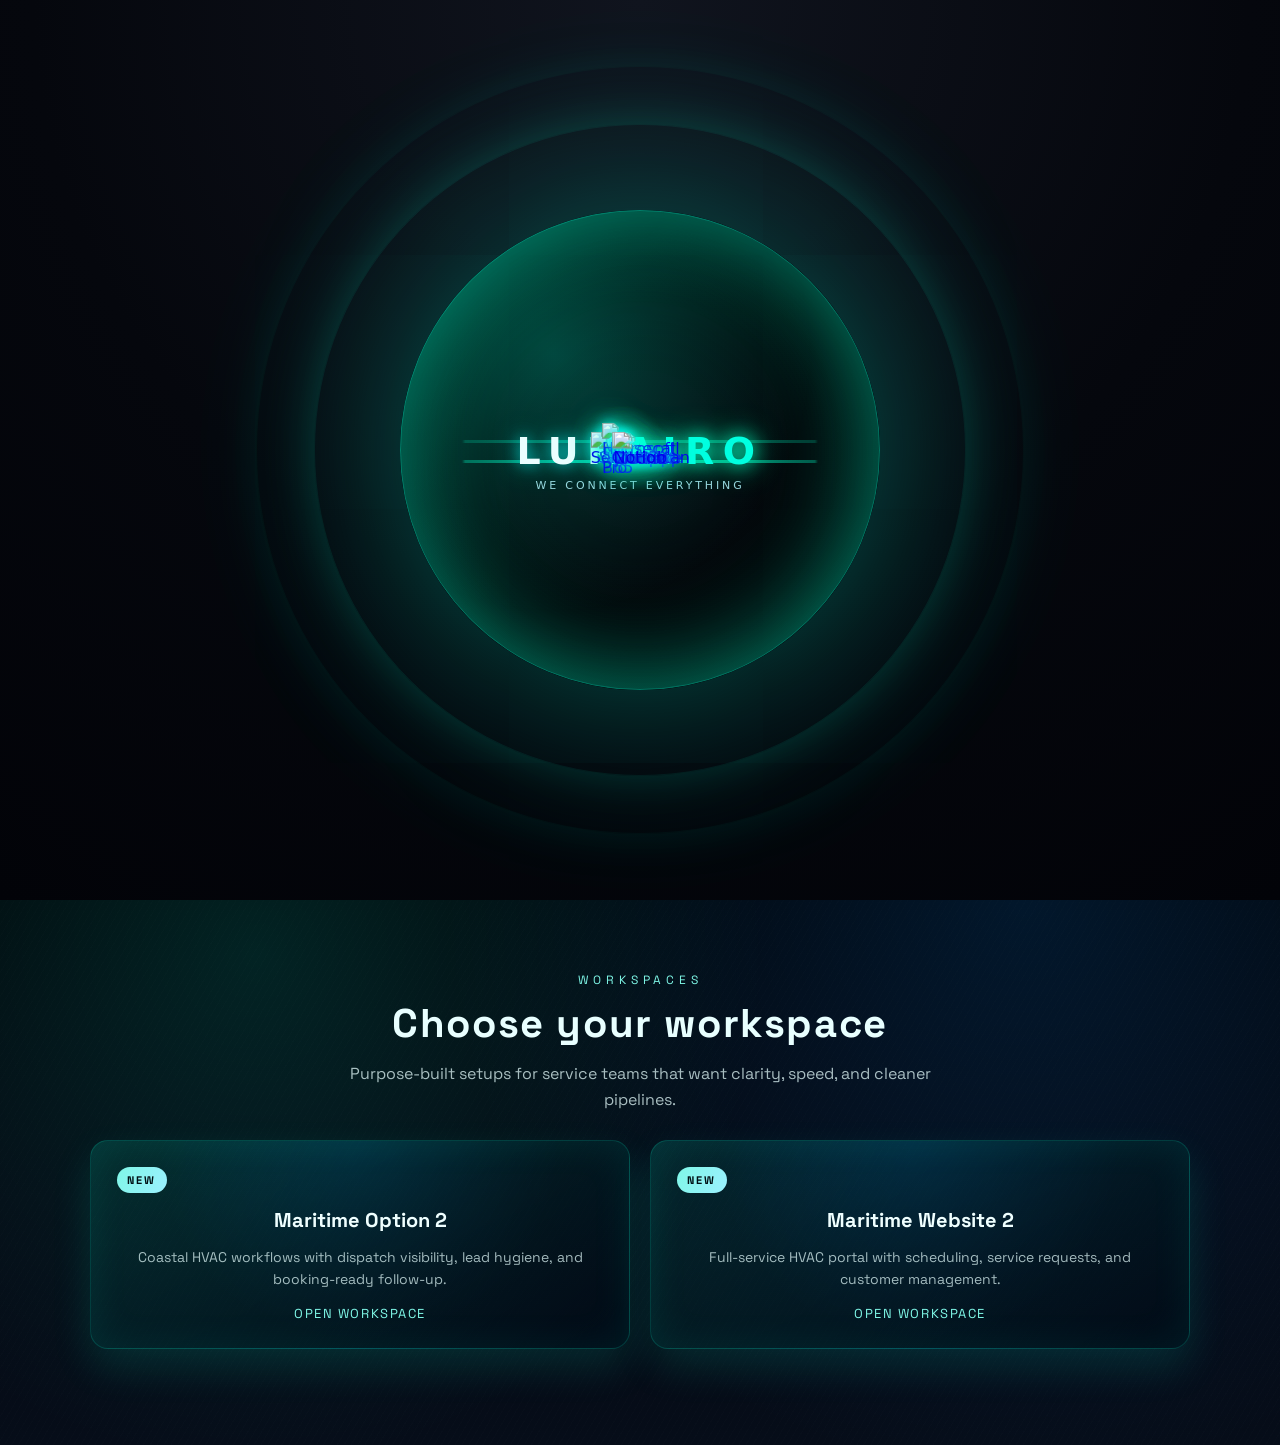
==== index.html @ 48e5dabd "Update index.html" ====
<!DOCTYPE html>
<html lang="en">
<head>
<meta charset="UTF-8" />
<meta name="viewport" content="width=device-width, initial-scale=1.0" />
<title>LUKAIRO Engine Globe</title>

<style>
@import url('https://fonts.googleapis.com/css2?family=Space+Grotesk:wght@400;600;700&display=swap');
/* Page base */
html, body {
  margin: 0;
  padding: 0;
  background: #020409;
  color: #ffffff;
  font-family: -apple-system, BlinkMacSystemFont, system-ui, sans-serif;
}

/* Full-width, full-height hero */
#lukairo-engine-v2 {
  width: 100vw;
  margin-left: calc(50% - 50vw);
  min-height: 100vh;
  background:
    radial-gradient(circle at 50% 0%, #10141e 0, #05070d 55%, #020308 100%);
  display: flex;
  align-items: center;
  justify-content: center;
  padding: 6vh 0;
  box-sizing: border-box;
  overflow: hidden;
}

/* Center wrapper */
.engine-container {
  display: flex;
  justify-content: center;
  align-items: center;
  width: 100%;
}

/* Sphere core */
.engine-sphere {
  position: relative;
  width: min(480px, 80vw);
  height: min(480px, 80vw);
  border-radius: 50%;
  background:
    radial-gradient(circle at 32% 30%, rgba(0,255,210,0.26), transparent 55%),
    radial-gradient(circle at 50% 55%, #05070c 0, #020409 70%);
  box-shadow:
    0 0 180px rgba(0,255,220,0.35),
    inset 0 0 80px rgba(0,255,220,0.35),
    inset 0 0 140px rgba(0,255,160,0.25);
  overflow: visible;
  isolation: isolate;
  animation: sphereGlow 6s ease-in-out infinite alternate;
}

/* Outer halo pulses */
.engine-sphere::before,
.engine-sphere::after {
  content: "";
  position: absolute;
  inset: -18%;
  border-radius: 50%;
  border: 1px solid rgba(0,255,210,0.22);
  box-shadow:
    0 0 40px rgba(0,255,210,0.4),
    0 0 110px rgba(0,255,210,0.2);
  opacity: 0.35;
  animation: haloPulse 7s ease-in-out infinite alternate;
}
.engine-sphere::after {
  inset: -30%;
  opacity: 0.16;
  animation-duration: 11s;
}

@keyframes haloPulse {
  0%   { transform: scale(1);   opacity: 0.12; }
  50%  { transform: scale(1.04);opacity: 0.4;  }
  100% { transform: scale(1.08);opacity: 0.14; }
}

@keyframes sphereGlow {
  from {
    box-shadow:
      0 0 120px rgba(0,255,160,0.18),
      inset 0 0 45px rgba(0,255,200,0.22),
      inset 0 0 110px rgba(0,255,255,0.18);
  }
  to {
    box-shadow:
      0 0 200px rgba(0,255,230,0.42),
      inset 0 0 85px rgba(0,255,255,0.34),
      inset 0 0 160px rgba(0,255,200,0.32);
  }
}

/* Center brand */
.engine-center {
  position: absolute;
  top: 52%;
  left: 50%;
  transform: translate(-50%, -50%);
  text-align: center;
  z-index: 3;
}

.engine-center h1 {
  margin: 0;
  font-family: "Orbitron", system-ui, sans-serif;
  font-size: clamp(28px, 4vw, 38px);
  letter-spacing: 0.22em;
  color: #e9feff;
  text-shadow:
    0 0 15px rgba(0,255,255,0.75),
    0 0 30px rgba(0,255,200,0.45);
}

.engine-center h1 span {
  color: #00ffe0;
  text-shadow:
    0 0 18px rgba(0,255,200,1),
    0 0 30px rgba(0,255,160,0.9);
}

.engine-center p {
  margin: 6px 0 0;
  font-size: 11px;
  letter-spacing: 0.26em;
  text-transform: uppercase;
  opacity: 0.85;
  color: #b1f8ff;
}

/* Data stream cutting through sphere */
.data-stream,
.data-stream-secondary {
  position: absolute;
  left: -20%;
  width: 140%;
  height: 3px;
  top: 52%;
  background:
    linear-gradient(to right,
      rgba(0,255,200,0) 0%,
      rgba(0,255,200,0) 10%,
      rgba(0,255,200,0.8) 40%,
      rgba(0,255,200,0.8) 60%,
      rgba(0,255,200,0) 90%,
      rgba(0,255,200,0) 100%);
  filter: blur(0.3px);
  z-index: 2;
  opacity: 0.85;
  mask-image: radial-gradient(circle at 50% 50%, black 0, black 52%, transparent 53%);
  -webkit-mask-image: radial-gradient(circle at 50% 50%, black 0, black 52%, transparent 53%);
}
.data-stream {
  animation: dataFlow 2.2s linear infinite;
}
.data-stream-secondary {
  top: 48%;
  opacity: 0.5;
  animation: dataFlow 3.4s linear infinite;
}

@keyframes dataFlow {
  0%   { transform: translateX(-40%); opacity: 0.3; }
  40%  { opacity: 1; }
  100% { transform: translateX(40%); opacity: 0.1; }
}

/* Orbits base */
.orbit {
  position: absolute;
  inset: 0;
  border-radius: 50%;
  z-index: 4;
  pointer-events: none;
}

.orbit-ring {
  position: absolute;
  inset: 0;
  border-radius: 50%;
  border: 1px solid rgba(0,255,210,0.08);
}

/* Orbit speeds */
.orbit-inner  { animation: spin 18s linear infinite; }
.orbit-middle { animation: spin 30s linear infinite; }
.orbit-outer  { animation: spin 46s linear infinite; }

@keyframes spin {
  from { transform: rotate(0deg);   }
  to   { transform: rotate(360deg); }
}

/* Icon link wrapper – rotates with orbit, pointer enabled */
.icon-link {
  position: absolute;
  top: 50%;
  left: 50%;
  width: 1px;
  height: 1px;
  transform-origin: 0 0;
  pointer-events: auto;
}

/* Actual icon image */
.icon-link img {
  width: 32px;
  height: 32px;
  object-fit: contain;
  transform: translate(-50%, -50%);
  filter:
    drop-shadow(0 0 6px rgba(0,255,255,0.4))
    drop-shadow(0 0 16px rgba(0,255,200,0.35));
  transition: transform 0.2s ease, filter 0.2s ease;
}

/* Radius per orbit */
.orbit-inner  .icon-link { --radius: 54%; }
.orbit-middle .icon-link { --radius: 70%; }
.orbit-outer  .icon-link { --radius: 86%; }

/* Position icons around circle using angle custom prop */
.icon-link {
  transform:
    rotate(var(--angle))
    translateY(calc(-1 * var(--radius)))
    rotate(calc(-1 * var(--angle)));
}

.icon-link:hover img {
  transform: translate(-50%, -50%) scale(1.35);
  filter:
    drop-shadow(0 0 10px rgba(0,255,255,0.8))
    drop-shadow(0 0 25px rgba(0,255,200,0.6));
}

/* Make links clickable but no underline */
.icon-link {
  text-decoration: none;
}

/* Responsive tweak */
@media (max-width: 600px) {
  .engine-sphere {
    width: 320px;
    height: 320px;
  }
  .icon-link img {
    width: 26px;
    height: 26px;
  }
}

/* Workspaces section */
.workspace-section {
  position: relative;
  padding: 72px 20px 96px;
  background:
    radial-gradient(circle at 20% 10%, rgba(0, 255, 214, 0.12), transparent 45%),
    radial-gradient(circle at 80% 0%, rgba(0, 140, 255, 0.14), transparent 50%),
    linear-gradient(180deg, #020409 0%, #050913 55%, #060d19 100%);
  overflow: hidden;
}

.workspace-section::before {
  content: "";
  position: absolute;
  inset: 0;
  background:
    repeating-linear-gradient(
      120deg,
      rgba(255, 255, 255, 0.02),
      rgba(255, 255, 255, 0.02) 1px,
      transparent 1px,
      transparent 6px
    );
  opacity: 0.35;
  pointer-events: none;
}

.workspace-wrap {
  position: relative;
  z-index: 1;
  max-width: 1100px;
  margin: 0 auto;
  text-align: center;
  font-family: "Space Grotesk", system-ui, sans-serif;
}

.workspace-kicker {
  margin: 0 0 10px;
  font-size: 12px;
  letter-spacing: 0.4em;
  text-transform: uppercase;
  color: #7ff7e7;
}

.workspace-title {
  margin: 0;
  font-size: clamp(28px, 4vw, 40px);
  letter-spacing: 0.04em;
  color: #e8ffff;
}

.workspace-sub {
  margin: 12px auto 28px;
  max-width: 640px;
  color: rgba(231, 255, 255, 0.72);
  line-height: 1.6;
}

.workspace-grid {
  display: grid;
  grid-template-columns: repeat(auto-fit, minmax(240px, 1fr));
  gap: 20px;
}

.workspace-card {
  position: relative;
  display: flex;
  flex-direction: column;
  gap: 14px;
  padding: 26px;
  border-radius: 18px;
  border: 1px solid rgba(0, 255, 214, 0.2);
  background:
    linear-gradient(150deg, rgba(0, 255, 214, 0.1), rgba(2, 10, 22, 0.9)),
    radial-gradient(circle at top, rgba(0, 140, 255, 0.16), transparent 60%);
  text-decoration: none;
  color: inherit;
  box-shadow:
    0 18px 40px rgba(0, 255, 214, 0.12),
    inset 0 0 40px rgba(0, 255, 214, 0.08);
  transition: transform 0.2s ease, box-shadow 0.2s ease, border-color 0.2s ease;
}

.workspace-card:hover {
  transform: translateY(-4px);
  border-color: rgba(0, 255, 214, 0.45);
  box-shadow:
    0 22px 55px rgba(0, 255, 214, 0.2),
    inset 0 0 50px rgba(0, 255, 214, 0.12);
}

.workspace-badge {
  align-self: flex-start;
  font-size: 11px;
  letter-spacing: 0.2em;
  text-transform: uppercase;
  padding: 6px 10px;
  border-radius: 999px;
  color: #001014;
  background: linear-gradient(120deg, #7ff7e7, #9bf0ff);
  font-weight: 700;
}

.workspace-card h3 {
  margin: 0;
  font-size: 20px;
  color: #efffff;
}

.workspace-card p {
  margin: 0;
  color: rgba(231, 255, 255, 0.7);
  line-height: 1.55;
  font-size: 14px;
}

.workspace-cta {
  margin-top: auto;
  font-size: 13px;
  letter-spacing: 0.12em;
  text-transform: uppercase;
  color: #7ff7e7;
}

@media (max-width: 720px) {
  .workspace-section {
    padding: 56px 18px 72px;
  }
}
</style>
</head>

<body>

<section id="lukairo-engine-v2">
  <div class="engine-container">
    <div class="engine-sphere">

      <!-- data beams -->
      <div class="data-stream"></div>
      <div class="data-stream-secondary"></div>

      <!-- brand -->
      <div class="engine-center">
        <h1>LUK<span>AIRO</span></h1>
        <p>WE CONNECT EVERYTHING</p>
      </div>

      <!-- inner orbit: comms -->
      <div class="orbit orbit-inner">
        <div class="orbit-ring"></div>

        <a class="icon-link" style="--angle: 0deg;"
           href="https://mail.google.com" target="_blank" rel="noopener">
          <img src="https://cdn-icons-png.flaticon.com/512/5968/5968534.png" alt="Gmail">
        </a>

        <a class="icon-link" style="--angle: 90deg;"
           href="https://outlook.office.com/mail" target="_blank" rel="noopener">
          <img src="https://cdn-icons-png.flaticon.com/512/732/732223.png" alt="Outlook">
        </a>

        <a class="icon-link" style="--angle: 180deg;"
           href="https://web.whatsapp.com" target="_blank" rel="noopener">
          <img src="https://cdn-icons-png.flaticon.com/512/733/733585.png" alt="WhatsApp">
        </a>

        <a class="icon-link" style="--angle: 270deg;"
           href="https://slack.com/signin" target="_blank" rel="noopener">
          <img src="https://cdn-icons-png.flaticon.com/512/2111/2111615.png" alt="Slack">
        </a>
      </div>

      <!-- middle orbit: CRM / SaaS -->
      <div class="orbit orbit-middle">
        <div class="orbit-ring"></div>

        <a class="icon-link" style="--angle: 30deg;"
           href="https://login.salesforce.com" target="_blank" rel="noopener">
          <img src="https://cdn-icons-png.flaticon.com/512/888/888879.png" alt="Salesforce">
        </a>

        <a class="icon-link" style="--angle: 120deg;"
           href="https://app.hubspot.com/login" target="_blank" rel="noopener">
          <img src="https://cdn-icons-png.flaticon.com/512/732/732195.png" alt="HubSpot">
        </a>

        <a class="icon-link" style="--angle: 210deg;"
           href="https://www.zoho.com/" target="_blank" rel="noopener">
          <img src="https://cdn-icons-png.flaticon.com/512/888/888867.png" alt="Zoho">
        </a>

        <a class="icon-link" style="--angle: 300deg;"
           href="https://login.microsoftonline.com" target="_blank" rel="noopener">
          <img src="https://cdn-icons-png.flaticon.com/512/732/732221.png" alt="Microsoft 365">
        </a>
      </div>

      <!-- outer orbit: trades + tools -->
      <div class="orbit orbit-outer">
        <div class="orbit-ring"></div>

        <a class="icon-link" style="--angle: 20deg;"
           href="https://servicetitan.com" target="_blank" rel="noopener">
          <img src="https://cdn-icons-png.flaticon.com/512/3536/3536505.png" alt="ServiceTitan">
        </a>

        <a class="icon-link" style="--angle: 80deg;"
           href="https://my.housecallpro.com/users/sign_in" target="_blank" rel="noopener">
          <img src="https://cdn-icons-png.flaticon.com/512/1048/1048946.png" alt="Housecall Pro">
        </a>

        <a class="icon-link" style="--angle: 140deg;"
           href="https://secure.getjobber.com/login" target="_blank" rel="noopener">
          <img src="https://cdn-icons-png.flaticon.com/512/5968/5968866.png" alt="Jobber">
        </a>

        <a class="icon-link" style="--angle: 200deg;"
           href="https://login.workiz.com" target="_blank" rel="noopener">
          <img src="https://cdn-icons-png.flaticon.com/512/889/889119.png" alt="Workiz">
        </a>

        <a class="icon-link" style="--angle: 260deg;"
           href="https://zoom.us/signin" target="_blank" rel="noopener">
          <img src="https://cdn-icons-png.flaticon.com/512/888/888853.png" alt="Zoom">
        </a>

        <a class="icon-link" style="--angle: 320deg;"
           href="https://github.com/login" target="_blank" rel="noopener">
          <img src="https://cdn-icons-png.flaticon.com/512/733/733553.png" alt="GitHub">
        </a>

        <a class="icon-link" style="--angle: 340deg;"
           href="https://www.notion.so/login" target="_blank" rel="noopener">
          <img src="https://cdn-icons-png.flaticon.com/512/5968/5968906.png" alt="Notion">
        </a>
      </div>

    </div>
  </div>
</section>

<section class="workspace-section" aria-labelledby="workspace-title">
  <div class="workspace-wrap">
    <p class="workspace-kicker">Workspaces</p>
    <h2 class="workspace-title" id="workspace-title">Choose your workspace</h2>
    <p class="workspace-sub">
      Purpose-built setups for service teams that want clarity, speed, and cleaner pipelines.
    </p>

    <div class="workspace-grid">
      <a
        class="workspace-card"
        href="https://maritimehvac.info.ca"
        target="_blank"
        rel="noopener"
      >
        <span class="workspace-badge">New</span>
        <h3>Maritime Option 2</h3>
        <p>
          Coastal HVAC workflows with dispatch visibility, lead hygiene, and booking-ready follow-up.
        </p>
        <span class="workspace-cta">Open workspace</span>
      </a>

      <a
        class="workspace-card"
        href="https://maritimehvac.info"
        target="_blank"
        rel="noopener"
      >
        <span class="workspace-badge">New</span>
        <h3>Maritime Website 2</h3>
        <p>
          Full-service HVAC portal with scheduling, service requests, and customer management.
        </p>
        <span class="workspace-cta">Open workspace</span>
      </a>
    </div>
  </div>
</section>

</body>
</html>
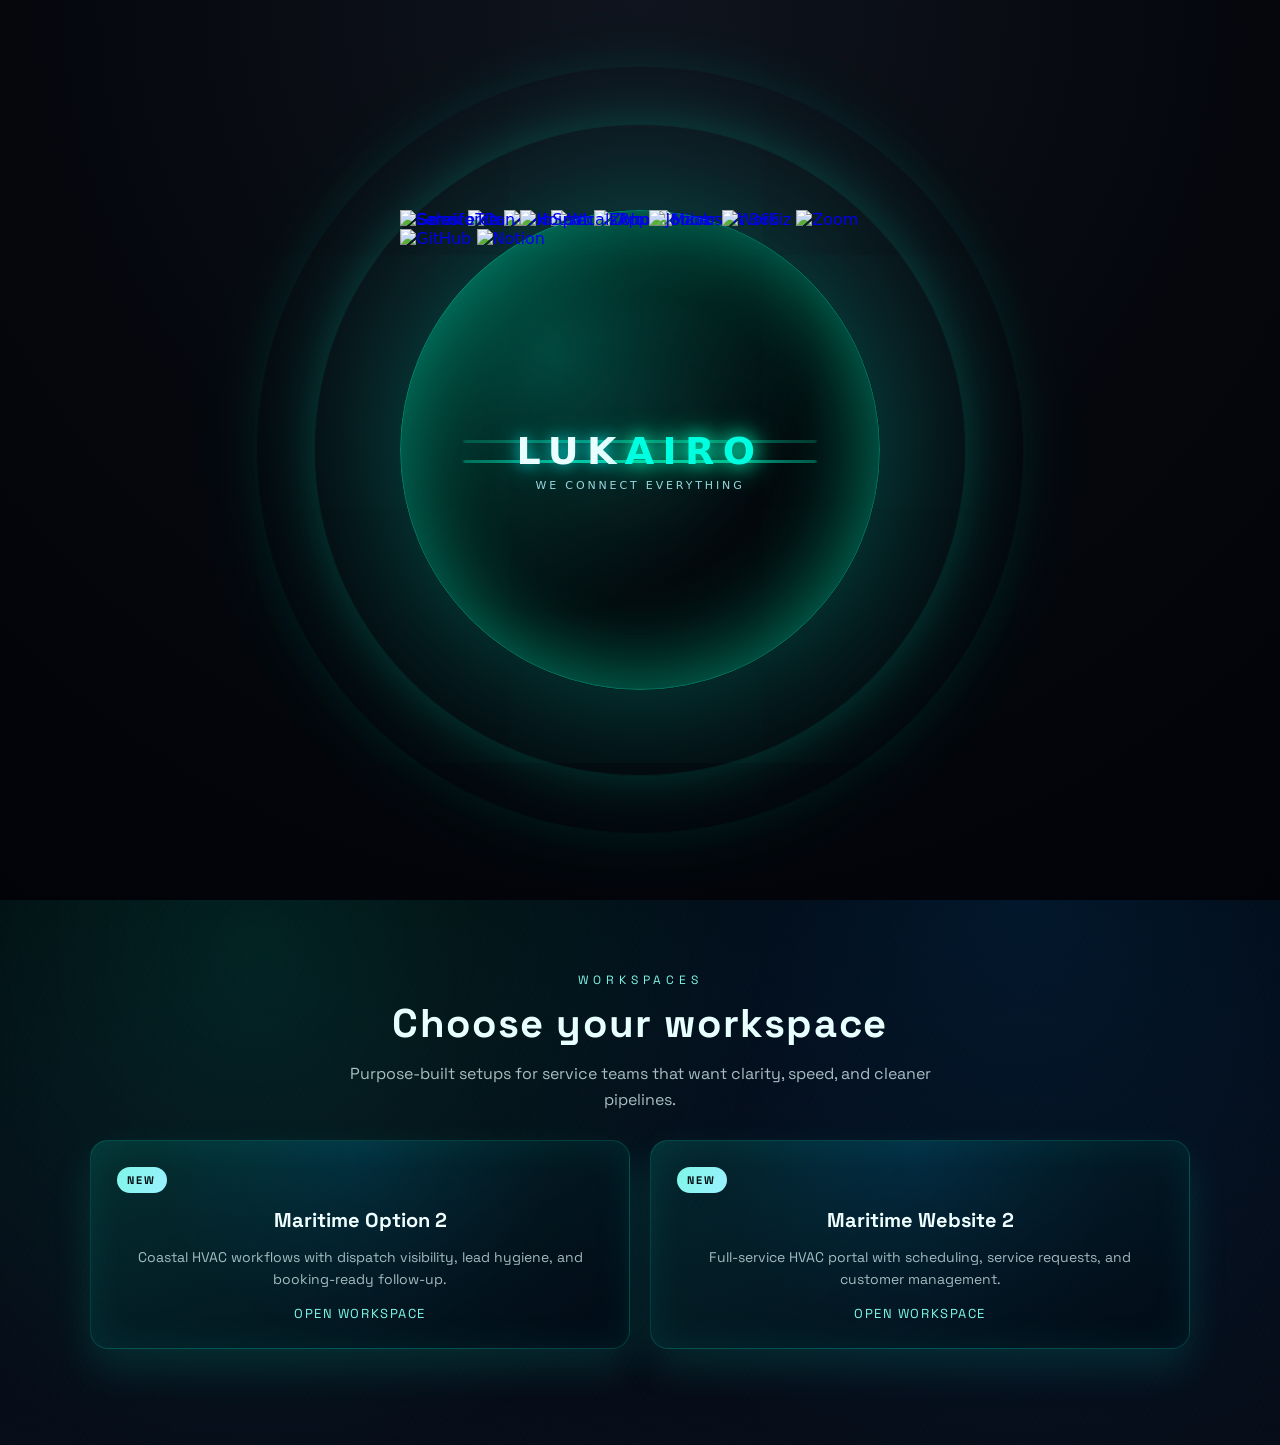
==== commit 084b10ef: "Update index.html" ====
--- a/index.html
+++ b/index.html
@@ -197,30 +197,6 @@
   from { transform: rotate(0deg);   }
   to   { transform: rotate(360deg); }
 }
-
-/* Icon link wrapper – rotates with orbit, pointer enabled */
-.icon-link {
-  position: absolute;
-  top: 50%;
-  left: 50%;
-  width: 1px;
-  height: 1px;
-  transform-origin: 0 0;
-  pointer-events: auto;
-}
-
-/* Actual icon image */
-.icon-link img {
-  width: 32px;
-  height: 32px;
-  object-fit: contain;
-  transform: translate(-50%, -50%);
-  filter:
-    drop-shadow(0 0 6px rgba(0,255,255,0.4))
-    drop-shadow(0 0 16px rgba(0,255,200,0.35));
-  transition: transform 0.2s ease, filter 0.2s ease;
-}
-
 /* Radius per orbit */
 .orbit-inner  .icon-link { --radius: 54%; }
 .orbit-middle .icon-link { --radius: 70%; }
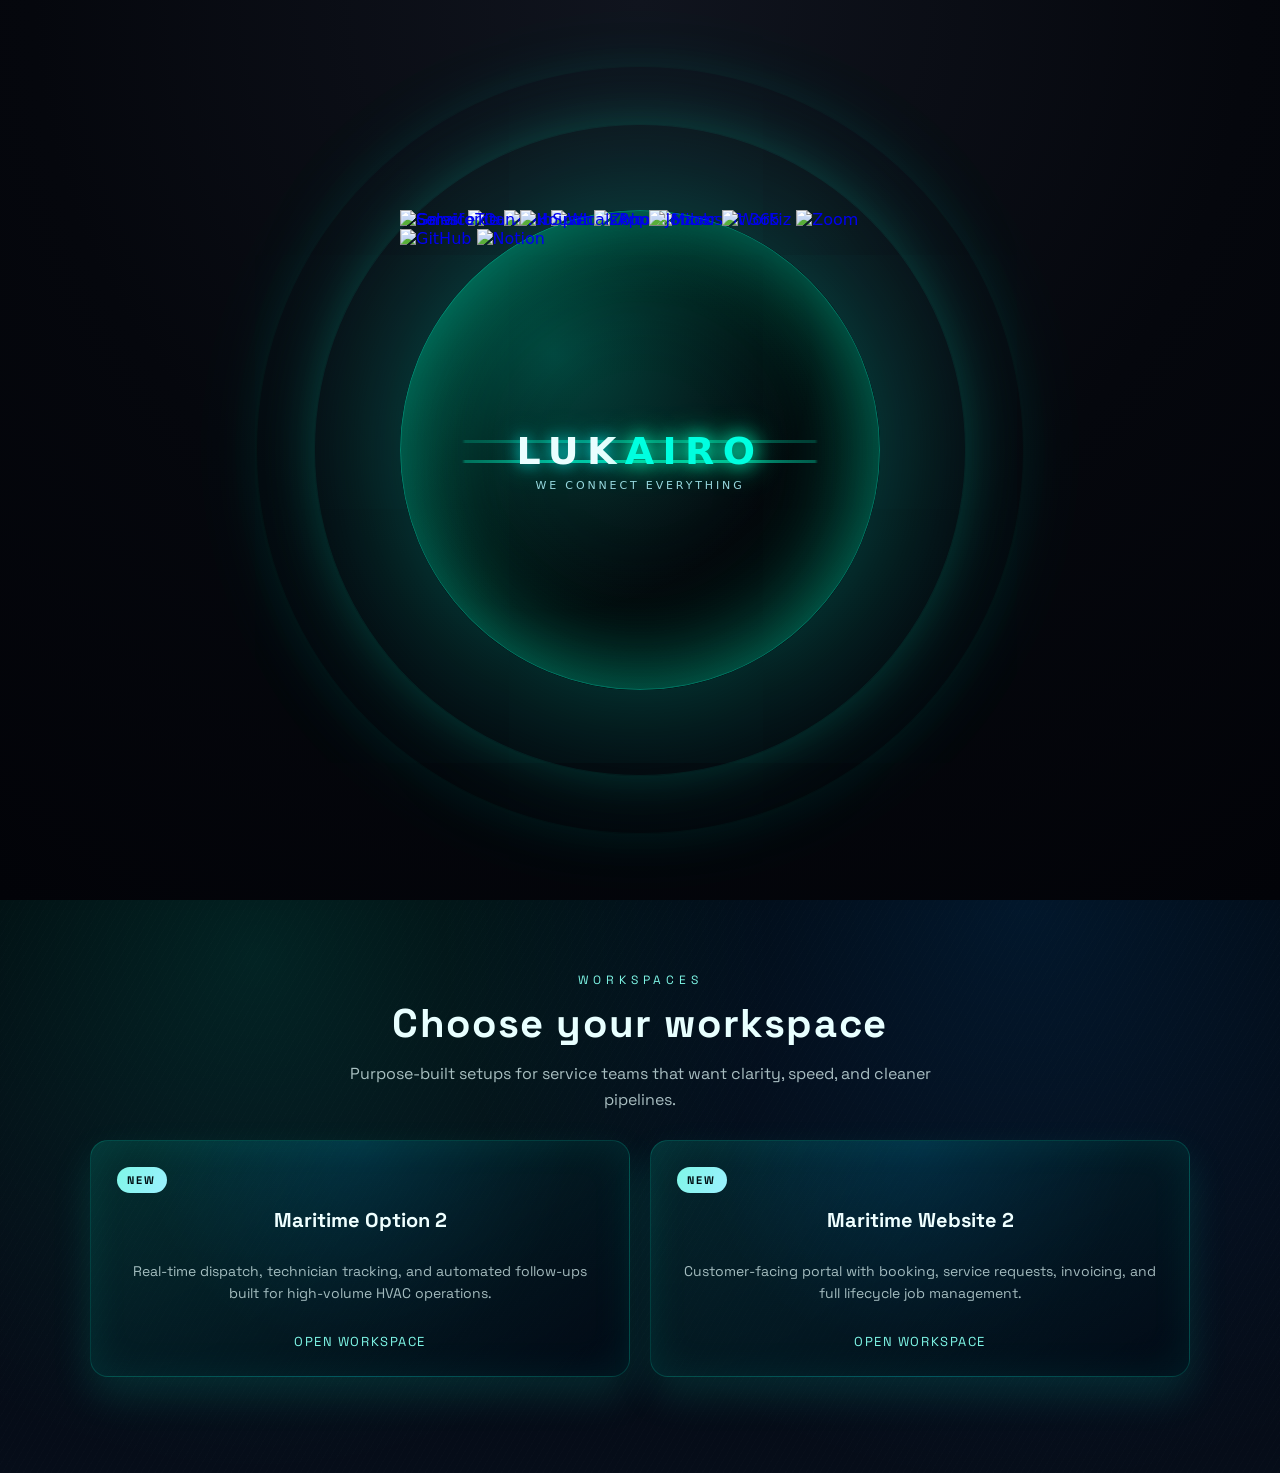
==== commit e5e58383: "Update index.html" ====
--- a/index.html
+++ b/index.html
@@ -493,8 +493,9 @@
       >
         <span class="workspace-badge">New</span>
         <h3>Maritime Option 2</h3>
-        <p>
-          Coastal HVAC workflows with dispatch visibility, lead hygiene, and booking-ready follow-up.
+        <p><p>
+  Real-time dispatch, technician tracking, and automated follow-ups built for high-volume HVAC operations.
+</p>
         </p>
         <span class="workspace-cta">Open workspace</span>
       </a>
@@ -508,7 +509,9 @@
         <span class="workspace-badge">New</span>
         <h3>Maritime Website 2</h3>
         <p>
-          Full-service HVAC portal with scheduling, service requests, and customer management.
+          <p>
+  Customer-facing portal with booking, service requests, invoicing, and full lifecycle job management.
+</p>
         </p>
         <span class="workspace-cta">Open workspace</span>
       </a>
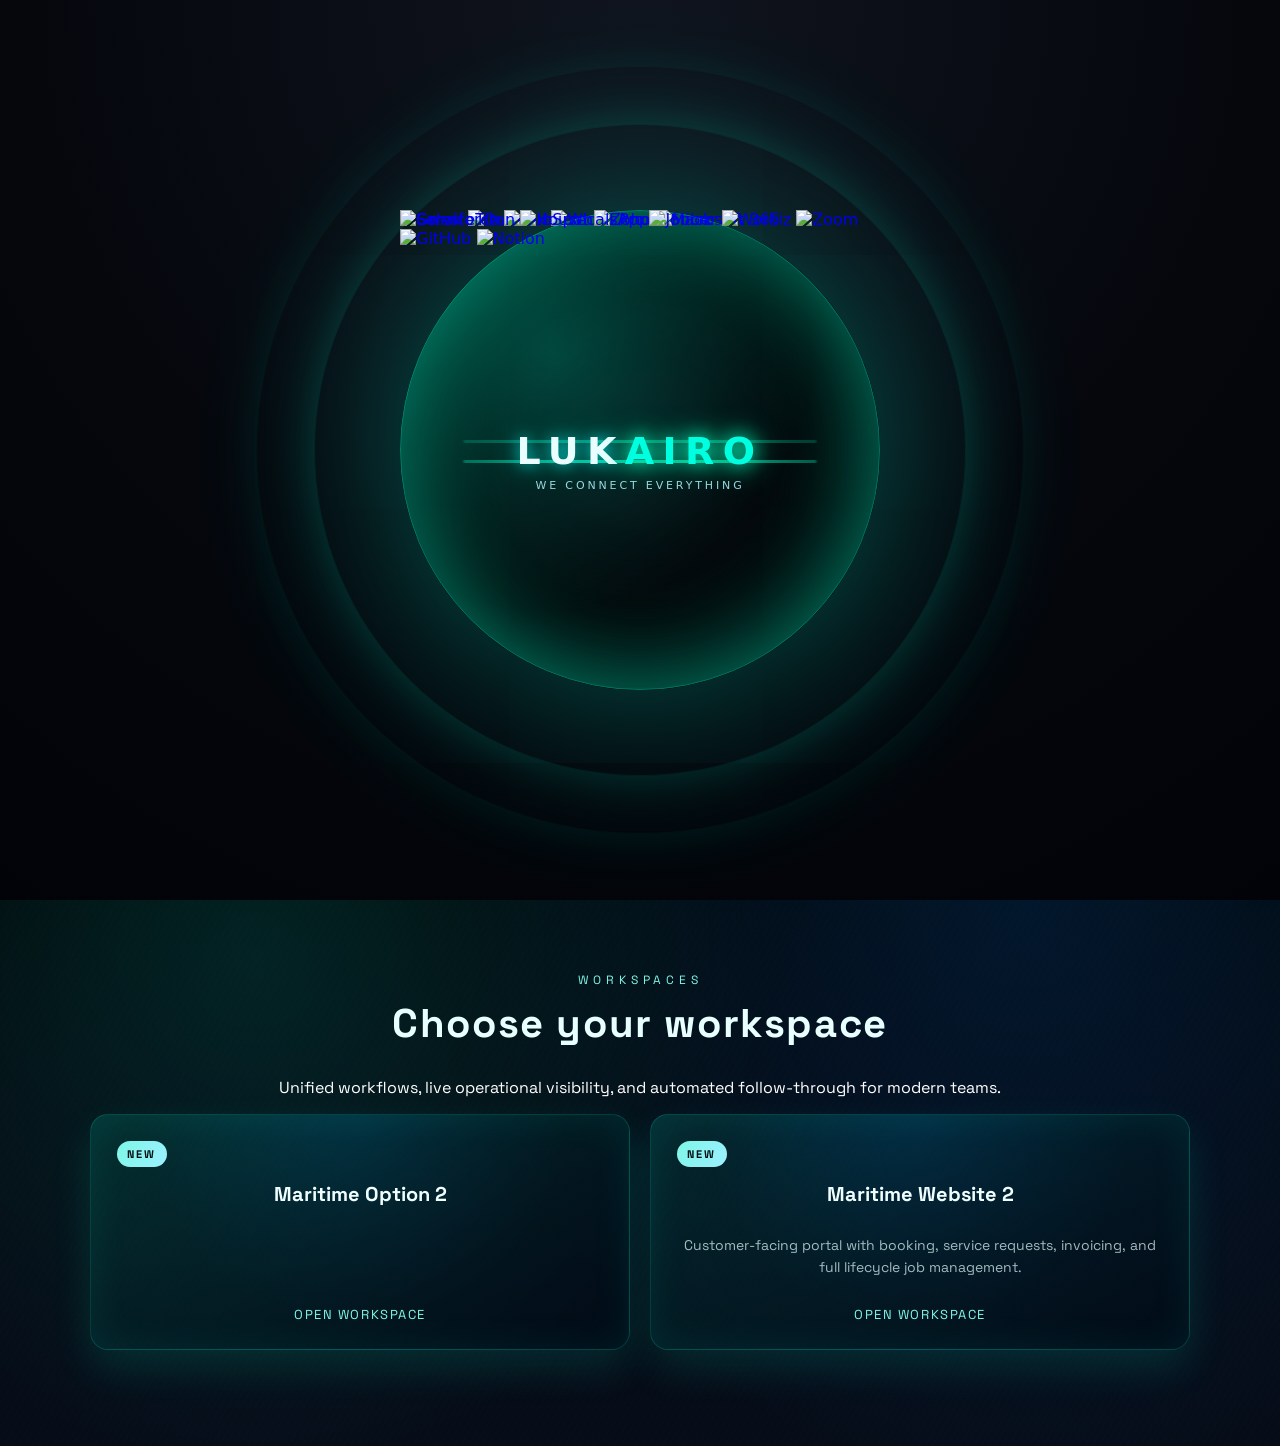
==== commit 6978626f: "Update index.html" ====
--- a/index.html
+++ b/index.html
@@ -481,7 +481,10 @@
     <p class="workspace-kicker">Workspaces</p>
     <h2 class="workspace-title" id="workspace-title">Choose your workspace</h2>
     <p class="workspace-sub">
-      Purpose-built setups for service teams that want clarity, speed, and cleaner pipelines.
+      <p>
+  Unified workflows, live operational visibility, and automated follow-through for modern teams.
+</p>
+</p>
     </p>
 
     <div class="workspace-grid">
@@ -493,8 +496,9 @@
       >
         <span class="workspace-badge">New</span>
         <h3>Maritime Option 2</h3>
-        <p><p>
-  Real-time dispatch, technician tracking, and automated follow-ups built for high-volume HVAC operations.
+        <p
+  Customer-facing portal for requests, scheduling, communication, and end-to-end service management.
+</p>
 </p>
         </p>
         <span class="workspace-cta">Open workspace</span>
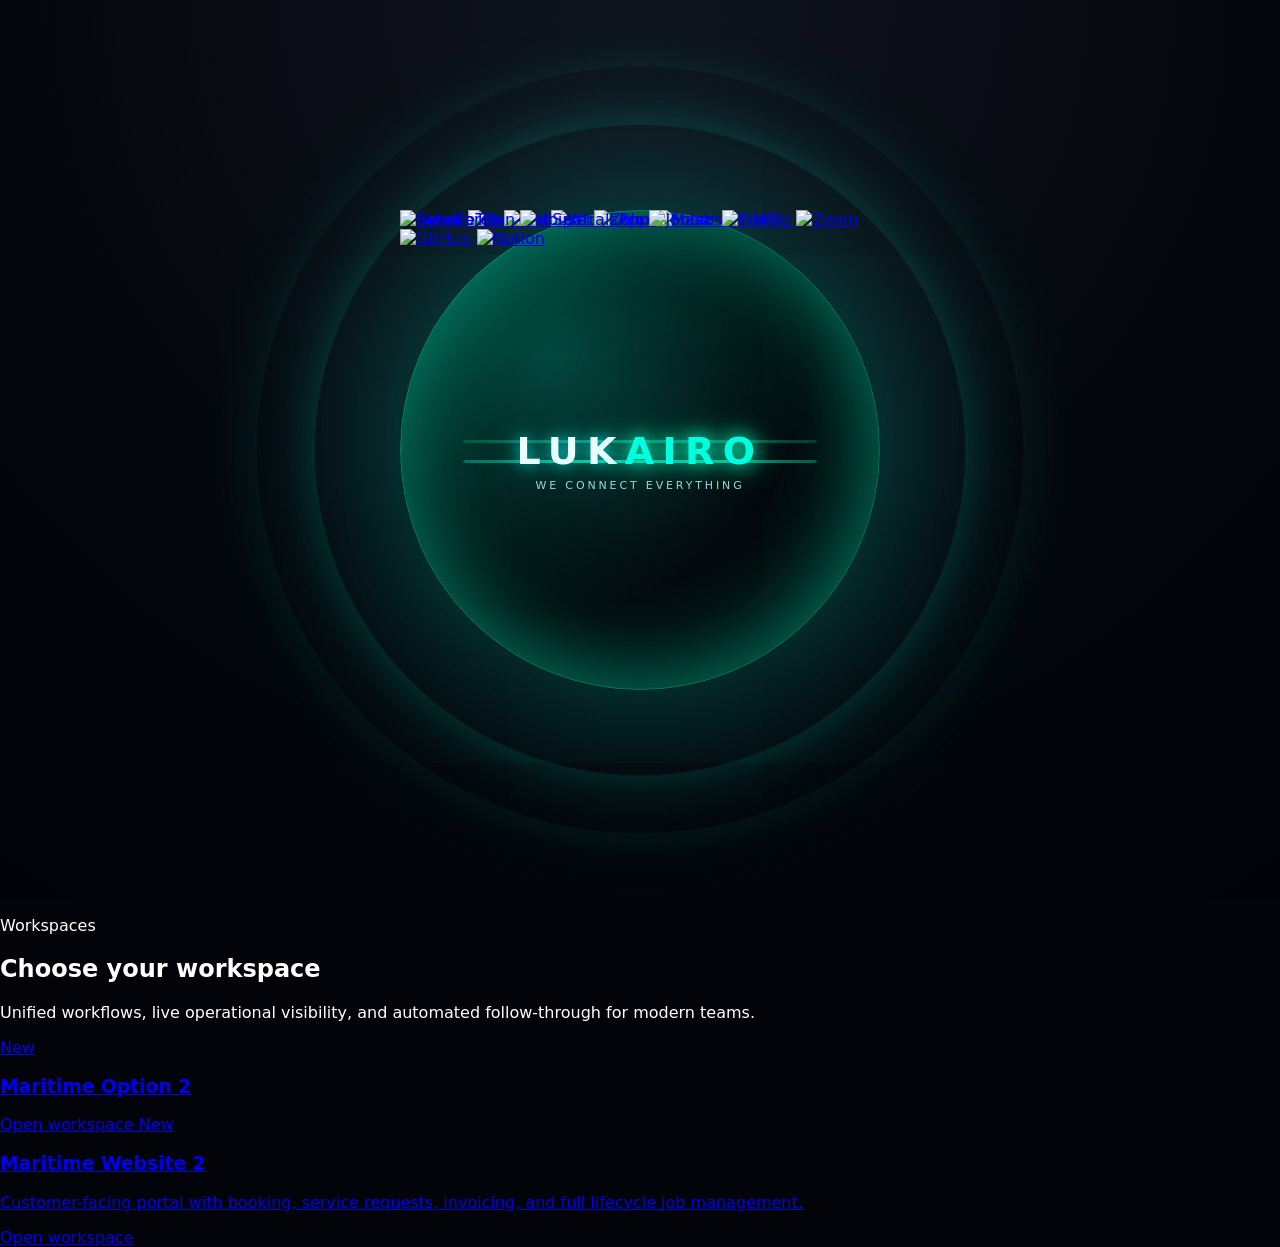
==== commit e542bae6: "Update index.html" ====
--- a/index.html
+++ b/index.html
@@ -210,17 +210,9 @@
     rotate(calc(-1 * var(--angle)));
 }
 
-.icon-link:hover img {
-  transform: translate(-50%, -50%) scale(1.35);
-  filter:
-    drop-shadow(0 0 10px rgba(0,255,255,0.8))
-    drop-shadow(0 0 25px rgba(0,255,200,0.6));
-}
-
-/* Make links clickable but no underline */
-.icon-link {
-  text-decoration: none;
-}
+.icon-link img {
+  width: 22px;
+  height: 22px;
 
 /* Responsive tweak */
 @media (max-width: 600px) {
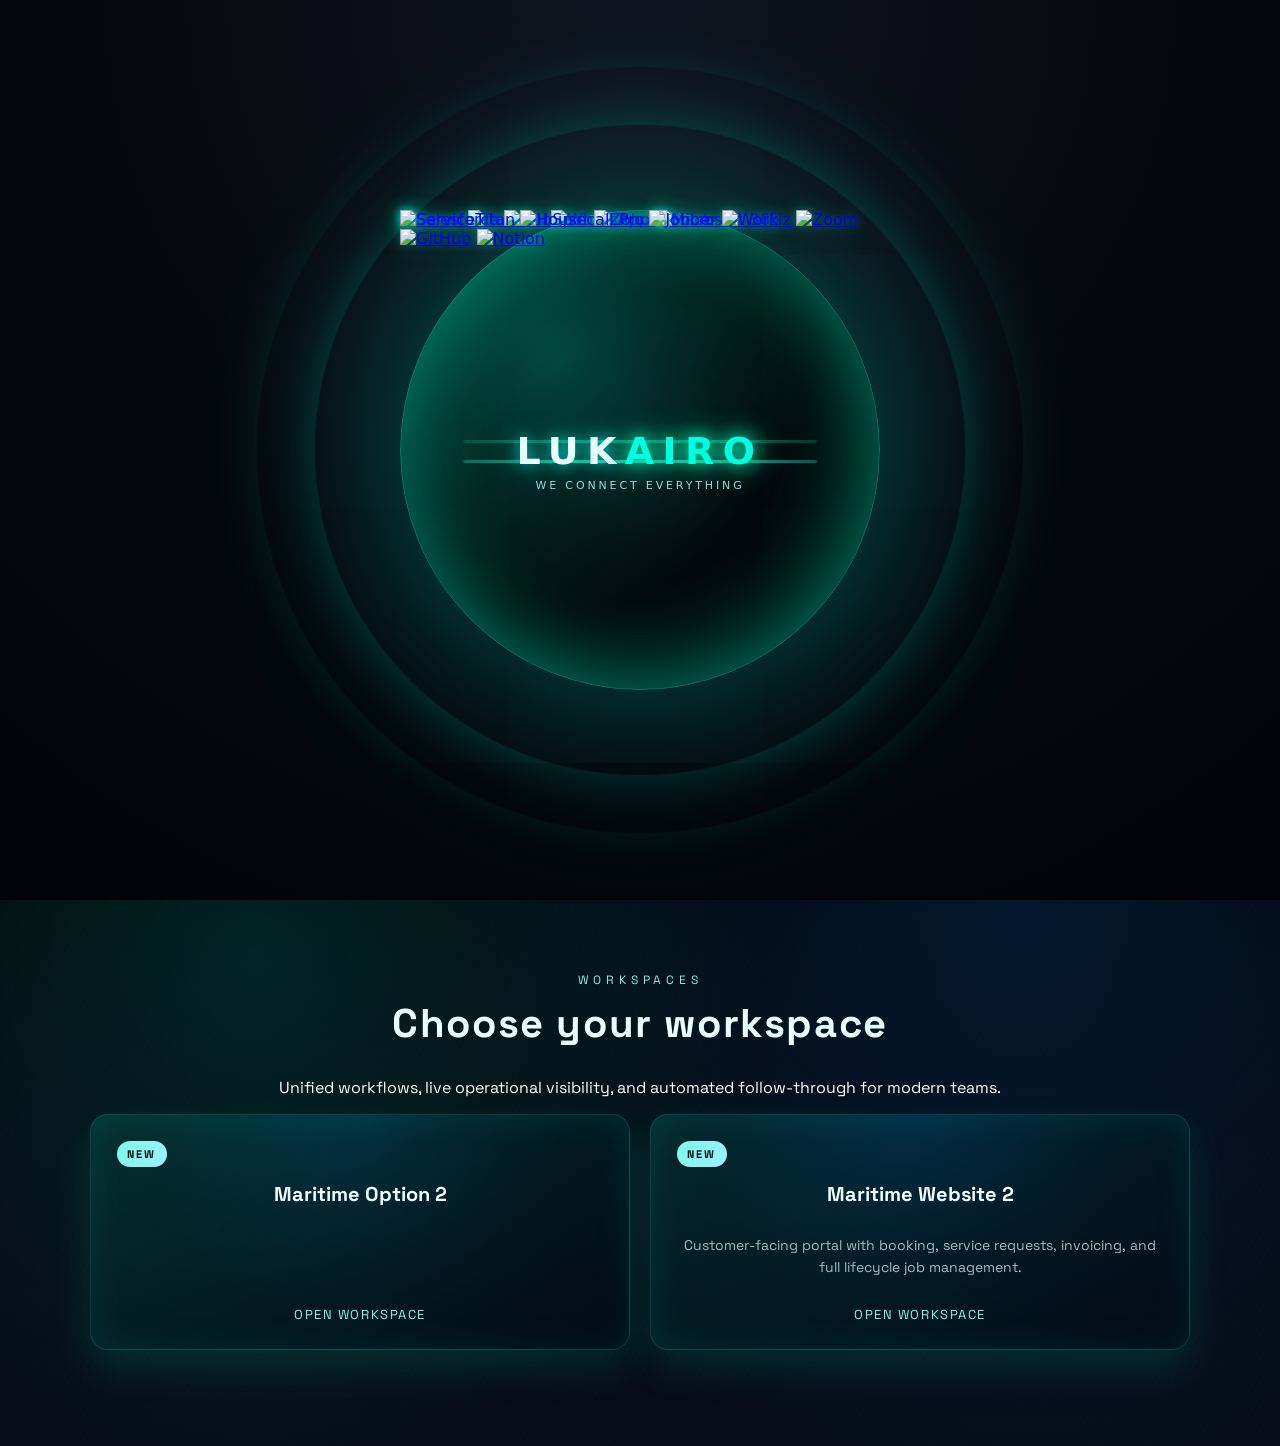
==== commit 8d812589: "Update index.html" ====
--- a/index.html
+++ b/index.html
@@ -209,10 +209,11 @@
     translateY(calc(-1 * var(--radius)))
     rotate(calc(-1 * var(--angle)));
 }
-
 .icon-link img {
-  width: 22px;
-  height: 22px;
+  filter:
+    drop-shadow(0 0 4px rgba(0,255,255,0.3))
+    drop-shadow(0 0 10px rgba(0,255,200,0.2));
+}
 
 /* Responsive tweak */
 @media (max-width: 600px) {
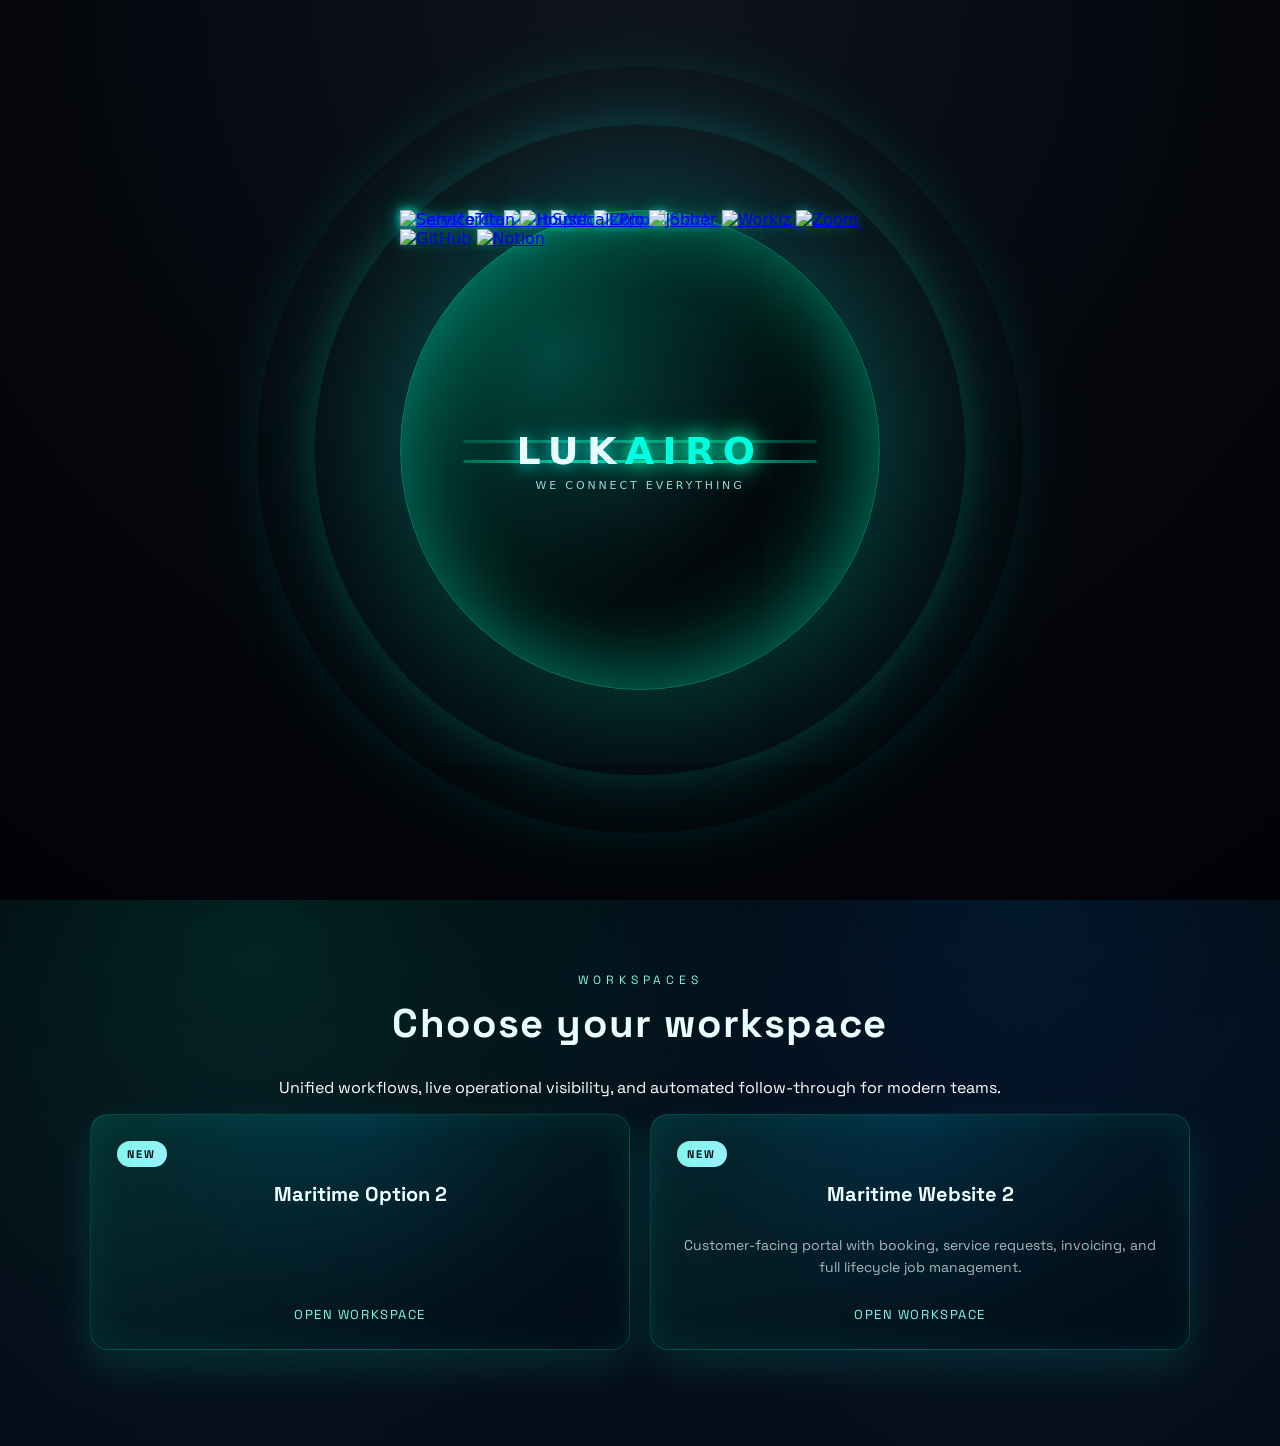
==== commit 46d030a0: "Update index.html" ====
--- a/index.html
+++ b/index.html
@@ -419,11 +419,7 @@
           <img src="https://cdn-icons-png.flaticon.com/512/888/888867.png" alt="Zoho">
         </a>
 
-        <a class="icon-link" style="--angle: 300deg;"
-           href="https://login.microsoftonline.com" target="_blank" rel="noopener">
-          <img src="https://cdn-icons-png.flaticon.com/512/732/732221.png" alt="Microsoft 365">
-        </a>
-      </div>
+      
 
       <!-- outer orbit: trades + tools -->
       <div class="orbit orbit-outer">
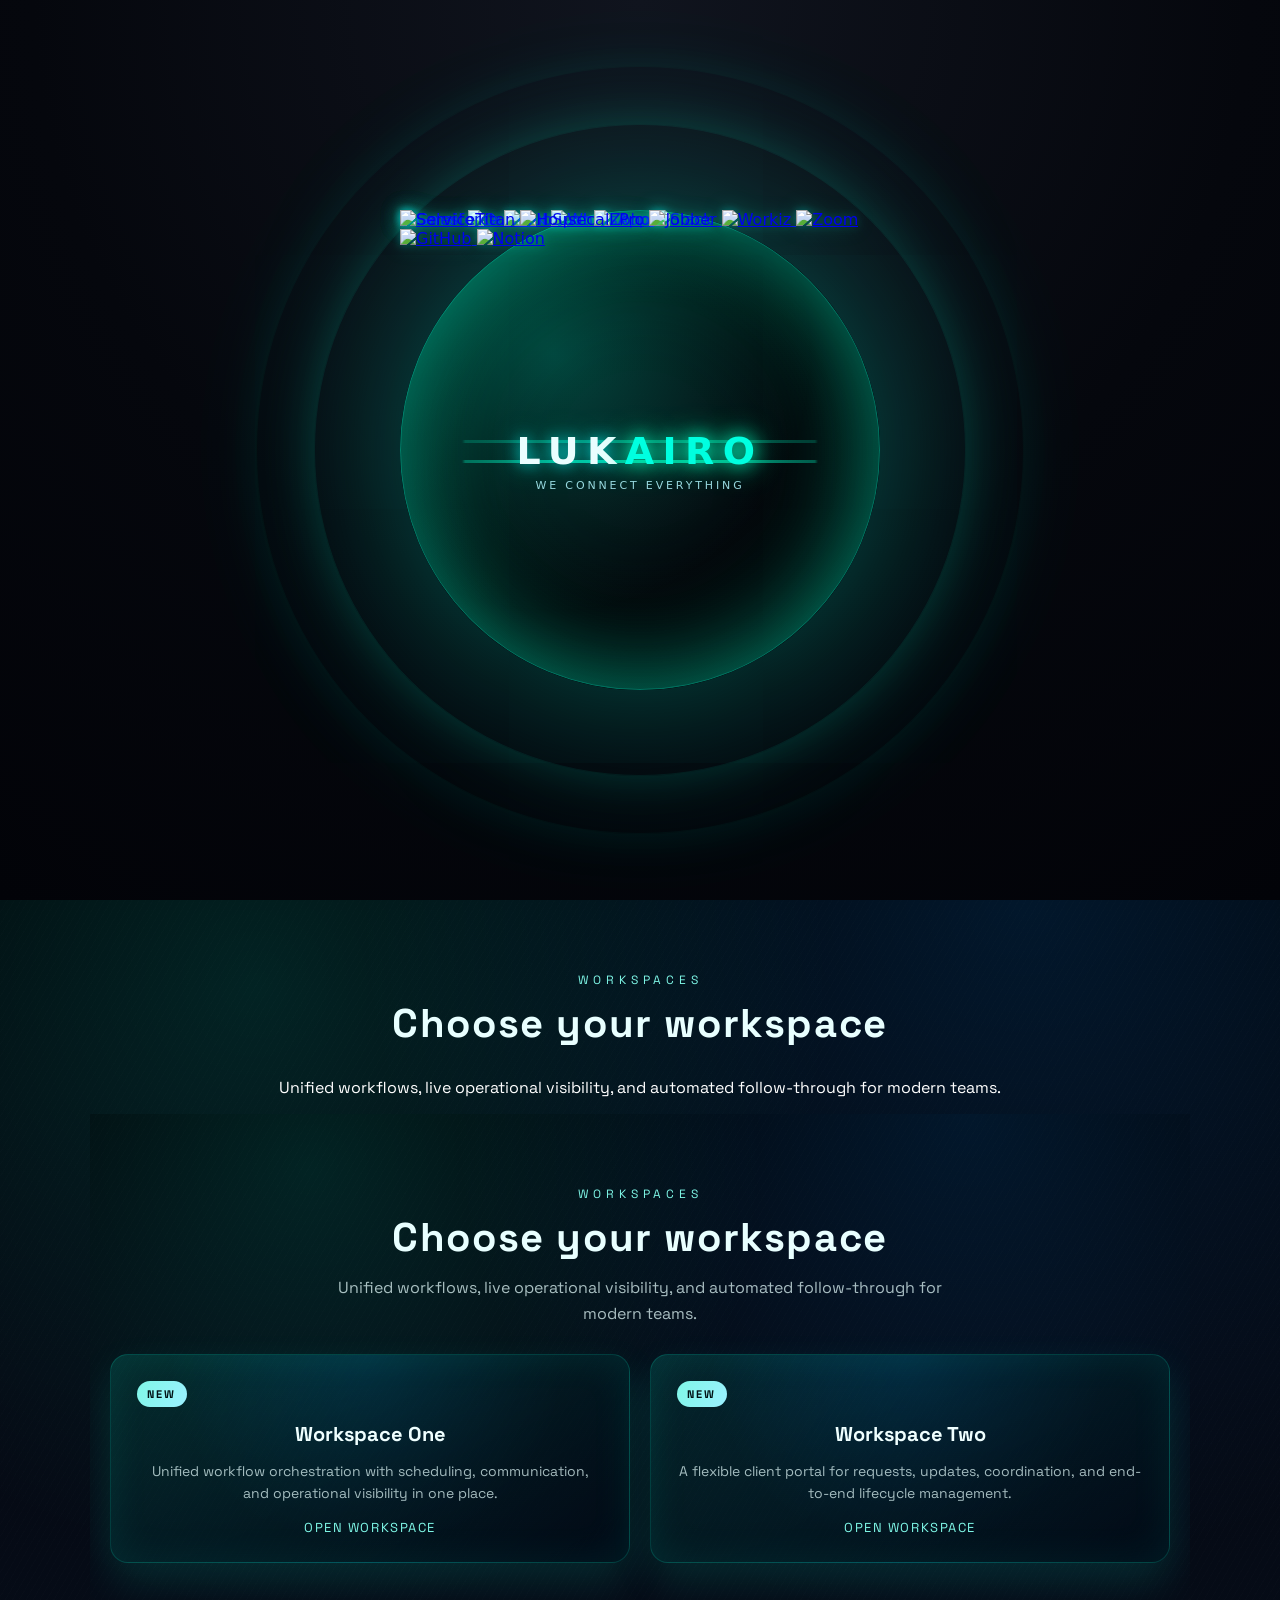
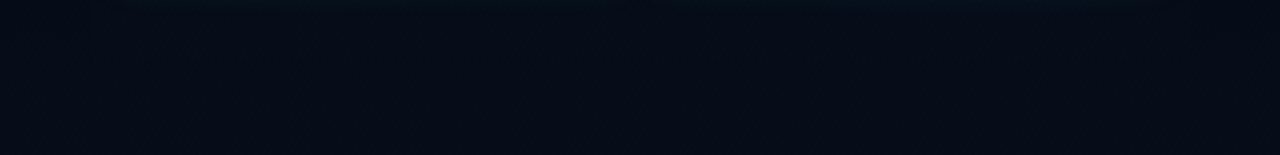
==== commit 0e24b2f4: "Update index.html" ====
--- a/index.html
+++ b/index.html
@@ -476,6 +476,14 @@
 </p>
     </p>
 
+ <section class="workspace-section" aria-labelledby="workspace-title">
+  <div class="workspace-wrap">
+    <p class="workspace-kicker">Workspaces</p>
+    <h2 class="workspace-title" id="workspace-title">Choose your workspace</h2>
+    <p class="workspace-sub">
+      Unified workflows, live operational visibility, and automated follow-through for modern teams.
+    </p>
+
     <div class="workspace-grid">
       <a
         class="workspace-card"
@@ -484,11 +492,9 @@
         rel="noopener"
       >
         <span class="workspace-badge">New</span>
-        <h3>Maritime Option 2</h3>
-        <p
-  Customer-facing portal for requests, scheduling, communication, and end-to-end service management.
-</p>
-</p>
+        <h3>Workspace One</h3>
+        <p>
+          Unified workflow orchestration with scheduling, communication, and operational visibility in one place.
         </p>
         <span class="workspace-cta">Open workspace</span>
       </a>
@@ -500,17 +506,16 @@
         rel="noopener"
       >
         <span class="workspace-badge">New</span>
-        <h3>Maritime Website 2</h3>
+        <h3>Workspace Two</h3>
         <p>
-          <p>
-  Customer-facing portal with booking, service requests, invoicing, and full lifecycle job management.
-</p>
+          A flexible client portal for requests, updates, coordination, and end-to-end lifecycle management.
         </p>
         <span class="workspace-cta">Open workspace</span>
       </a>
     </div>
   </div>
 </section>
+</section>
 
 </body>
 </html>
